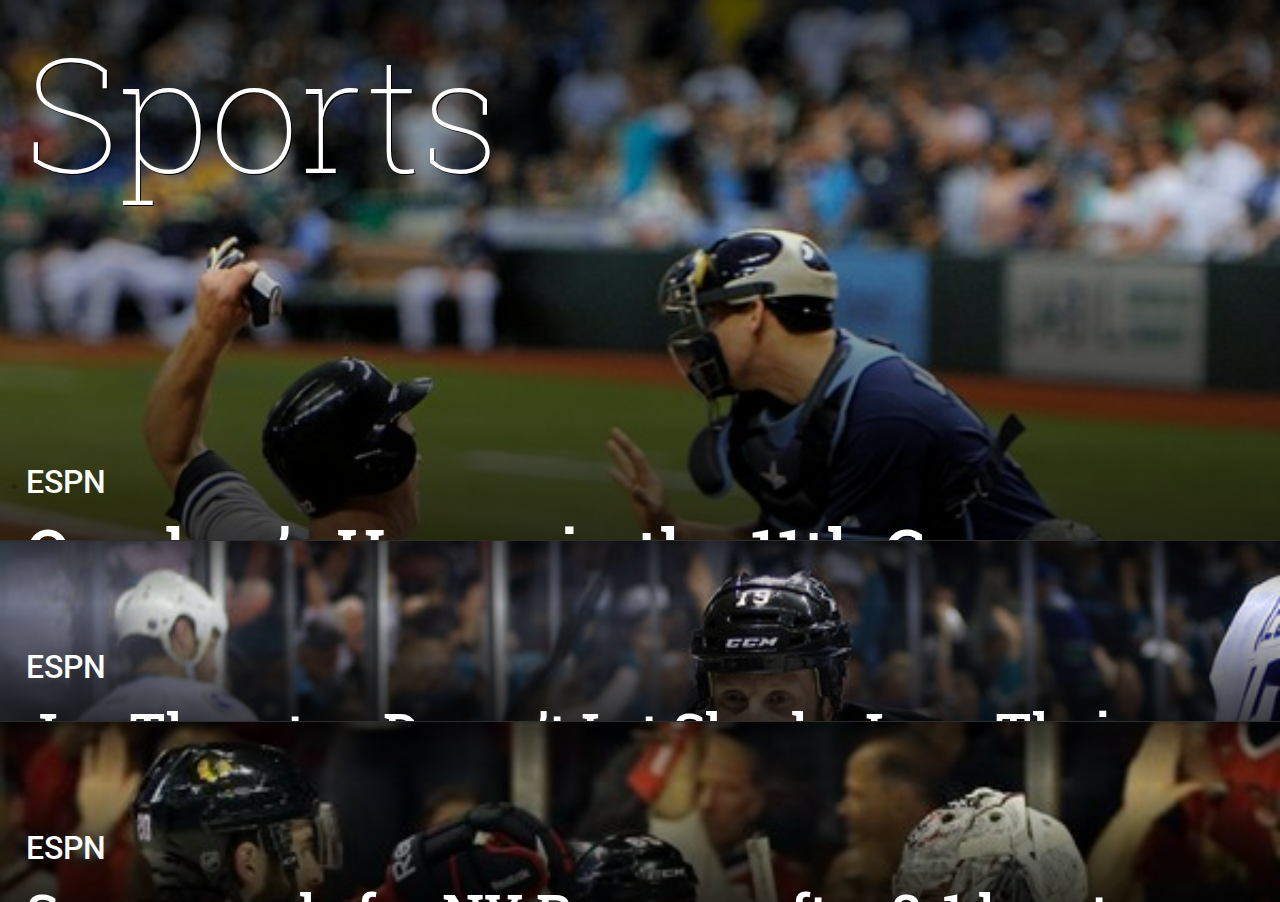
==== index7.html @ 066b8bd5 "Initial commit" ====
<!DOCTYPE HTML>
<html>
<head>
<meta http-equiv="Content-Type" content="text/html; charset=UTF-8">
<title>Always Mobile</title>
	<link href="style7.css" rel="stylesheet" type="text/css">
    <link href='http://fonts.googleapis.com/css?family=Roboto+Slab:100,300,400,700' rel='stylesheet' type='text/css'>
    <link href='http://fonts.googleapis.com/css?family=Roboto:400,100,300,500,700' rel='stylesheet' type='text/css'>
    <script type="text/javascript" src="jquery-1.9.1.min.js" ></script>

    
	<script type="text/javascript" src="script7.js" ></script>
</head>

<style>

</style>


<div id="divOne">
	<div>
		<p class="articleOne">
			<span class="title">Sports</span>
			<span class="source">ESPN</span></br>
			<span class="headline">Overbay’s Homer in the 11th Caps a Stirring Comeback Against the Rays</span></br>
			<span class="abstract">Lyle Overbay played a key role in the Yankees’ extra-inning victory over the Rays, even as Mark Teixeira gets ready to reclaim his role as the Yankees’ first baseman.</span></br>	
		</p>
	</div>
	<div class="gradientOverlay"></div>
</div>


<div id="divTwo">
	<div>
		<p class="articleTwo">
			<span class="source">ESPN</span></br>
			<span class="headline2">Joe Thornton Doesn’t Let Sharks Lose Their Edge</span>
		</p>
	</div>

</div>


<div id="divThree">
	<div>
		<p class="articleTwo">
			<span class="source">ESPN</span></br>
			<span class="headline2">Season ends for NY Rangers after 3-1 loss to Bruins in Game 5</span>
		</p>
	</div>
</div>

<div id="filter"></div>


<body>
</body>
</html>
---- style7.css ----
@charset "UTF-8";
/* CSS Document */

/*--- GENERAL BODY ---*/


html, body { 
	height: 100%; 
	width: 100%; 
	margin: 0; 
	padding: 0;
	font-family: roboto slab;
	color: #fff;
	font-size: 1em;
	}
	
div {
    text-align:left;
    overflow:hidden;
    background-size: cover; 
}


/*--- MAIN DIV TAGS ---*/


#divOne, #divTwo, #divThree{
	width: 100%;
	background-repeat:no-repeat;
	background-position: top center;
	overflow:hidden;
    background-size: cover;
	}

#divOne { 
	height: 60%; 
	background-image:url(images/story_1.jpg);
	}

#divTwo { 
	height: 20%; 
	background-image:url(images/story_2.jpg);
    border-top:solid 1px #2D2D2D; 
	}
	
#divThree { 
	height: 20%; 
	background-image:url(images/story_4.jpeg);
    border-top:solid 1px #2D2D2D; 
	}
	
	
/*--- ARTICLES ---*/	

.articleOne{
	position:relative;
	top: 1%;
	margin-top: 0%;
	margin-left: 2%;
	margin-right: 2%;
	}
	
.articleTwo{
	position:relative;
	top: -140px;  /* not clear why this doesn't center in the div */
	margin-top: 0%;
	margin-left: 2%;
	margin-right: 2%;
	}
		
.title{
	display: block;
	text-shadow: 1px 1px #000000;
	font-weight: 100;
	font-size: 10em;
	}	
	
.source{
	margin-top: 250px;  /* space between the article and the Page Title*/
	display: block;
	font-family: roboto;
	font-weight: 500;
	font-size: 2em;
	line-height: 1em;
	}
	
.headline{
	line-height: 100%;
	display: block;
	font-weight: 500;
	font-size: 4em;
	}
	
.headline2{
	line-height: 100%;
	display: block;
	font-weight: 500;
	font-size: 3.4em;
	}
	
.abstract{
	font-family: roboto;
	font-weight: 300;
	font-size: 2.1em;
	color: #fff;
	}
		
	
/*--- GRADIENTS ---*/	

#divOne div{
height: 100%;
background: -moz-linear-gradient(top,  rgba(0,0,0,0.54) 0%, rgba(0,0,0,0) 35%, rgba(0,0,0,0.54) 75%, rgba(0,0,0,0.74) 100%); /* FF3.6+ */
background: -webkit-gradient(linear, left top, left bottom, color-stop(0%,rgba(0,0,0,0.54)), color-stop(35%,rgba(0,0,0,0)), color-stop(75%,rgba(0,0,0,0.54)), color-stop(100%,rgba(0,0,0,0.74))); /* Chrome,Safari4+ */
background: -webkit-linear-gradient(top,  rgba(0,0,0,0.54) 0%,rgba(0,0,0,0) 35%,rgba(0,0,0,0.54) 75%,rgba(0,0,0,0.74) 100%); /* Chrome10+,Safari5.1+ */
background: -o-linear-gradient(top,  rgba(0,0,0,0.54) 0%,rgba(0,0,0,0) 35%,rgba(0,0,0,0.54) 75%,rgba(0,0,0,0.74) 100%); /* Opera 11.10+ */
background: -ms-linear-gradient(top,  rgba(0,0,0,0.54) 0%,rgba(0,0,0,0) 35%,rgba(0,0,0,0.54) 75%,rgba(0,0,0,0.74) 100%); /* IE10+ */
background: linear-gradient(to bottom,  rgba(0,0,0,0.54) 0%,rgba(0,0,0,0) 35%,rgba(0,0,0,0.54) 75%,rgba(0,0,0,0.74) 100%); /* W3C */
filter: progid:DXImageTransform.Microsoft.gradient( startColorstr='#8a000000', endColorstr='#bd000000',GradientType=0 ); /* IE6-9 */
}


#divTwo div, #divThree div{
height: 100%;
background: -moz-linear-gradient(top,  rgba(0,0,0,0.54) 0%, rgba(0,0,0,0) 35%, rgba(0,0,0,0.54) 75%, rgba(0,0,0,0.74) 100%); /* FF3.6+ */
background: -webkit-gradient(linear, left top, left bottom, color-stop(0%,rgba(0,0,0,0.54)), color-stop(35%,rgba(0,0,0,0)), color-stop(75%,rgba(0,0,0,0.54)), color-stop(100%,rgba(0,0,0,0.74))); /* Chrome,Safari4+ */
background: -webkit-linear-gradient(top,  rgba(0,0,0,0.54) 0%,rgba(0,0,0,0) 35%,rgba(0,0,0,0.54) 75%,rgba(0,0,0,0.74) 100%); /* Chrome10+,Safari5.1+ */
background: -o-linear-gradient(top,  rgba(0,0,0,0.54) 0%,rgba(0,0,0,0) 35%,rgba(0,0,0,0.54) 75%,rgba(0,0,0,0.74) 100%); /* Opera 11.10+ */
background: -ms-linear-gradient(top,  rgba(0,0,0,0.54) 0%,rgba(0,0,0,0) 35%,rgba(0,0,0,0.54) 75%,rgba(0,0,0,0.74) 100%); /* IE10+ */
background: linear-gradient(to bottom,  rgba(0,0,0,0.54) 0%,rgba(0,0,0,0) 35%,rgba(0,0,0,0.54) 75%,rgba(0,0,0,0.74) 100%); /* W3C */
filter: progid:DXImageTransform.Microsoft.gradient( startColorstr='#8a000000', endColorstr='#bd000000',GradientType=0 ); /* IE6-9 */
}

/*--- CONTENT ---*/	

#filter{
	position: absolute;
	top: 50px;
	height: 50px;
	width: 50px
	border-radius: 100%;
	}
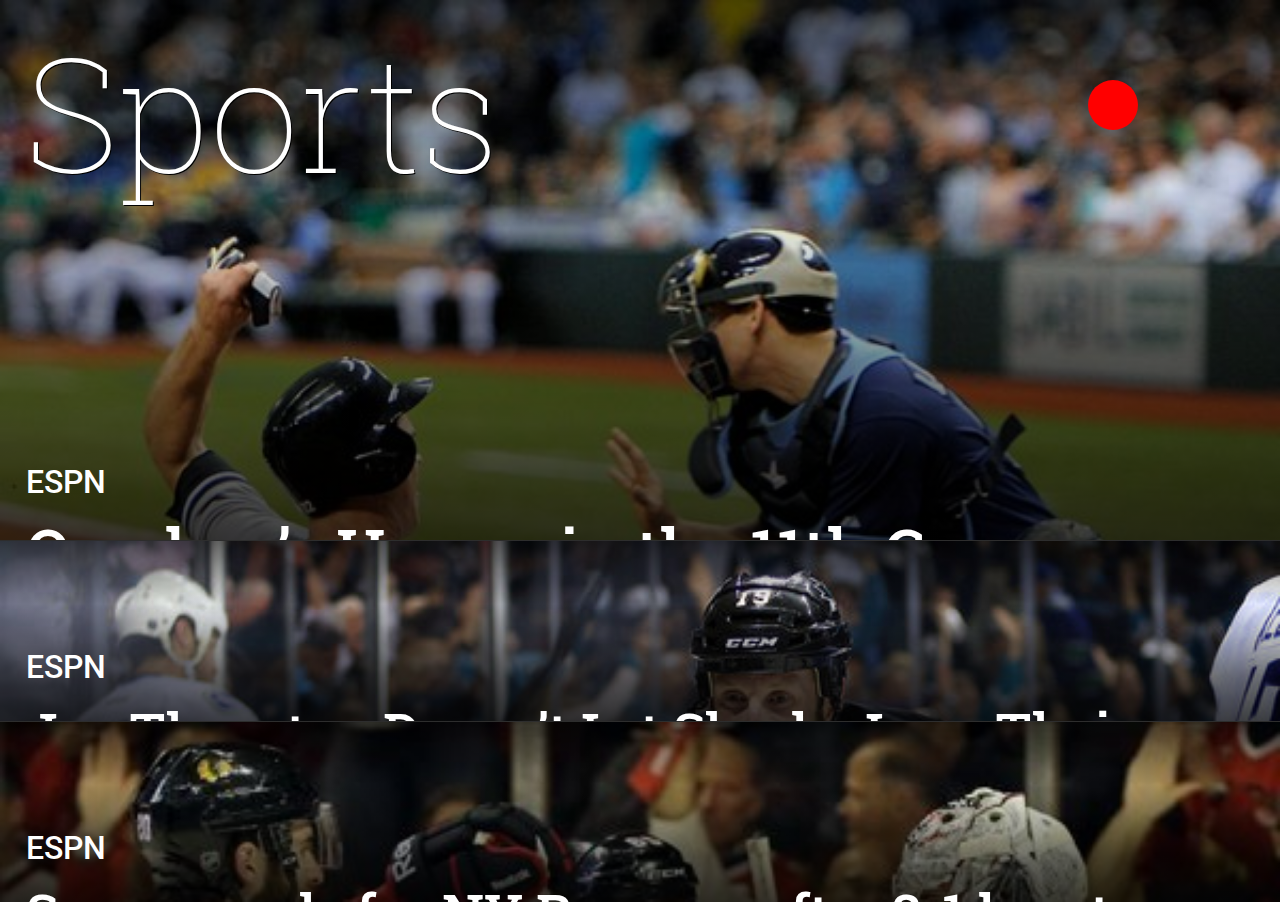
==== commit d685747f: "Basic filter working" ====
--- a/index7.html
+++ b/index7.html
@@ -7,8 +7,7 @@
     <link href='http://fonts.googleapis.com/css?family=Roboto+Slab:100,300,400,700' rel='stylesheet' type='text/css'>
     <link href='http://fonts.googleapis.com/css?family=Roboto:400,100,300,500,700' rel='stylesheet' type='text/css'>
     <script type="text/javascript" src="jquery-1.9.1.min.js" ></script>
-
-    
+    <script type="text/javascript" src="jquery-ui-1.10.3.custom.min.js" ></script>
 	<script type="text/javascript" src="script7.js" ></script>
 </head>
 
@@ -50,7 +49,14 @@
 	</div>
 </div>
 
-<div id="filter"></div>
+<div id="filter">
+	<div id="filterBackground"></div>
+	<div id="filterOne"><p>People</p></div>
+</div>
+
+<div id="dotOne"></div>
+
+
 
 
 <body>
--- a/style7.css
+++ b/style7.css
@@ -2,7 +2,6 @@
 /* CSS Document */
 
 /*--- GENERAL BODY ---*/
-
 
 html, body { 
 	height: 100%; 
@@ -19,6 +18,8 @@
     overflow:hidden;
     background-size: cover; 
 }
+
+
 
 
 /*--- MAIN DIV TAGS ---*/
@@ -119,7 +120,6 @@
 filter: progid:DXImageTransform.Microsoft.gradient( startColorstr='#8a000000', endColorstr='#bd000000',GradientType=0 ); /* IE6-9 */
 }
 
-
 #divTwo div, #divThree div{
 height: 100%;
 background: -moz-linear-gradient(top,  rgba(0,0,0,0.54) 0%, rgba(0,0,0,0) 35%, rgba(0,0,0,0.54) 75%, rgba(0,0,0,0.74) 100%); /* FF3.6+ */
@@ -131,13 +131,44 @@
 filter: progid:DXImageTransform.Microsoft.gradient( startColorstr='#8a000000', endColorstr='#bd000000',GradientType=0 ); /* IE6-9 */
 }
 
-/*--- CONTENT ---*/	
 
-#filter{
+/*--- FILTER ---*/	
+
+#filterBackground{
+	/*display: none;*/
 	position: absolute;
-	top: 50px;
+	top: 0px;
+	height: 100%;
+	width: 100%;
+	background: 
+	background: -moz-linear-gradient(left,  rgba(0,0,0,0) 0%, rgba(0,0,0,0.52) 32%, rgba(0,0,0,0.85) 100%); /* FF3.6+ */
+background: -webkit-gradient(linear, left top, right top, color-stop(0%,rgba(0,0,0,0)), color-stop(32%,rgba(0,0,0,0.52)), color-stop(100%,rgba(0,0,0,0.85))); /* Chrome,Safari4+ */
+background: -webkit-linear-gradient(left,  rgba(0,0,0,0) 0%,rgba(0,0,0,0.52) 32%,rgba(0,0,0,0.85) 100%); /* Chrome10+,Safari5.1+ */
+background: -o-linear-gradient(left,  rgba(0,0,0,0) 0%,rgba(0,0,0,0.52) 32%,rgba(0,0,0,0.85) 100%); /* Opera 11.10+ */
+background: -ms-linear-gradient(left,  rgba(0,0,0,0) 0%,rgba(0,0,0,0.52) 32%,rgba(0,0,0,0.85) 100%); /* IE10+ */
+background: linear-gradient(to right,  rgba(0,0,0,0) 0%,rgba(0,0,0,0.52) 32%,rgba(0,0,0,0.85) 100%); /* W3C */
+filter: progid:DXImageTransform.Microsoft.gradient( startColorstr='#00000000', endColorstr='#d9000000',GradientType=1 ); /* IE6-9 */
+}
+
+#filterOne{
+	position: absolute;
+	line-height: 100%;
+	left: 65%;
+	text-align: right;
+	top: 35px;
+	font-size: 3em;
+	font-family: roboto;
+	font-weight: 300;
+	}
+#dotOne{
+	position: absolute;
+	left: 85%;
+	top: 80px;
 	height: 50px;
-	width: 50px
-	border-radius: 100%;
+	width: 50px;
+	background-color:#ff0000;
+	border-radius: 50%;
 	}
 
+
+
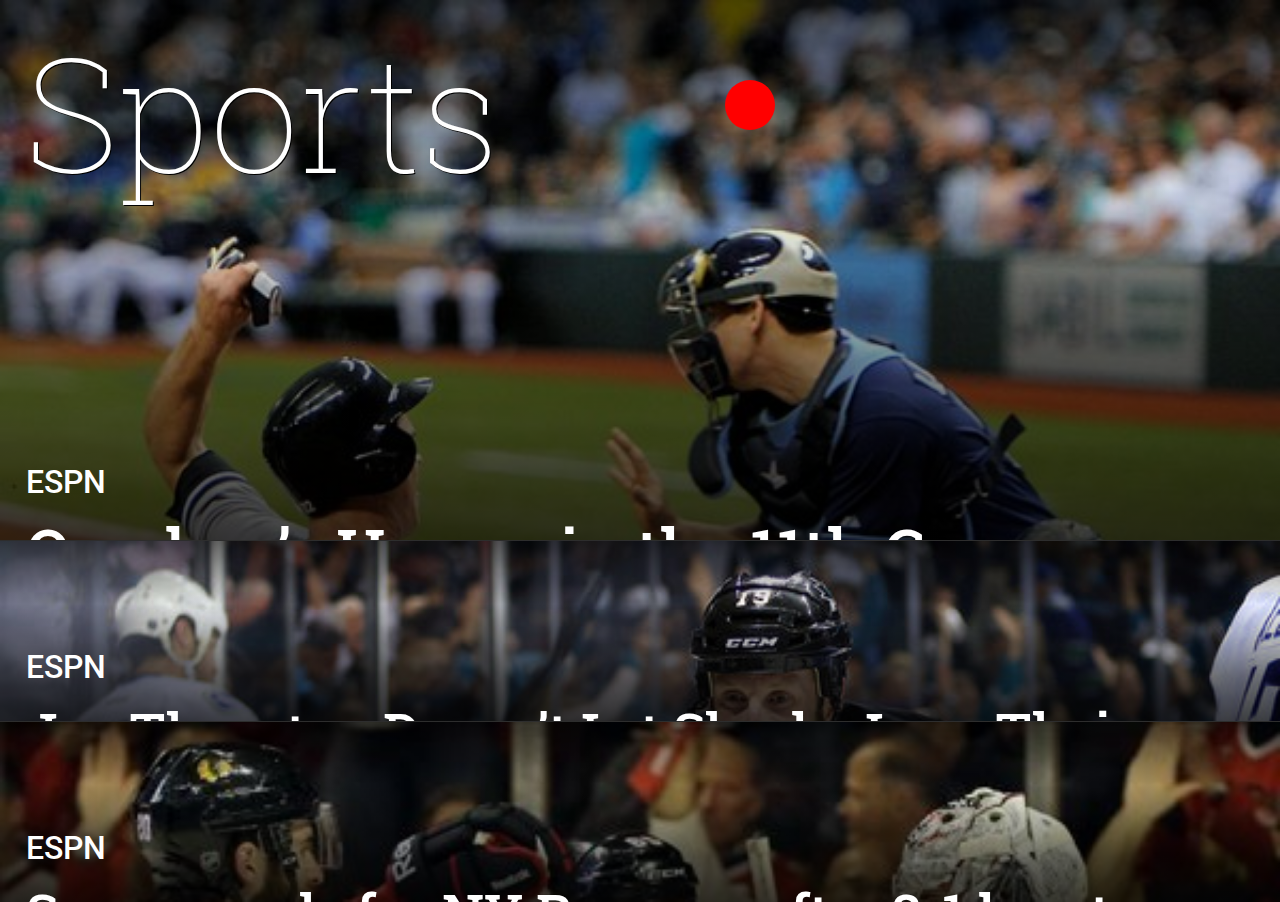
==== commit 868b0543: "Filter strings and buttons added to filter menu" ====
--- a/index7.html
+++ b/index7.html
@@ -51,10 +51,17 @@
 
 <div id="filter">
 	<div id="filterBackground"></div>
-	<div id="filterOne"><p>People</p></div>
+	<div id="filterOne"><p>World News</p></div>
+	<div id="filterTwo"><p>Technology</p></div>
+	<div id="filterThree"><p>Sports</p></div>
+	<div id="filterFour"><p>Business</p></div>
+	<div id="dotTwo"></div>
+	<div id="dotThree"></div>
+	<div id="dotFour"></div>
 </div>
 
 <div id="dotOne"></div>
+
 
 
 
--- a/style7.css
+++ b/style7.css
@@ -18,9 +18,6 @@
     overflow:hidden;
     background-size: cover; 
 }
-
-
-
 
 /*--- MAIN DIV TAGS ---*/
 
@@ -150,25 +147,79 @@
 filter: progid:DXImageTransform.Microsoft.gradient( startColorstr='#00000000', endColorstr='#d9000000',GradientType=1 ); /* IE6-9 */
 }
 
-#filterOne{
-	position: absolute;
-	line-height: 100%;
-	left: 65%;
+#filterTwo p, #filterThree p, #filterOne p, #filterFour p {
+	width: 400px;
 	text-align: right;
-	top: 35px;
 	font-size: 3em;
 	font-family: roboto;
 	font-weight: 300;
-	}
+	line-height: 100%;
+	}
+
+#filterOne{
+	position: absolute;
+	top: 35px;
+	left: 300px;
+	}
+	
+#filterTwo{
+	position: absolute;
+	top: 135px;
+	left: 300px;
+	}
+	
+#filterThree{
+	position: absolute;	
+	top: 235px;
+	left: 300px;
+	}
+
+#filterFour{
+	position: absolute;	
+	top: 335px;
+	left: 300px;
+	}
+	
 #dotOne{
 	position: absolute;
-	left: 85%;
+	left: 725px;
 	top: 80px;
 	height: 50px;
 	width: 50px;
-	background-color:#ff0000;
-	border-radius: 50%;
-	}
-
-
-
+	background-color:red;
+	border-radius: 50%;
+	}
+	
+#dotTwo{
+	position: absolute;
+	left: 725px;
+	top: 180px;
+	height: 50px;
+	width: 50px;
+	background-color:orange;
+	border-radius: 50%;
+	}
+
+#dotThree{
+	position: absolute;
+	left: 725px;
+	top: 280px;
+	height: 50px;
+	width: 50px;
+	background-color:yellow;
+	border-radius: 50%;
+	}
+
+#dotFour{
+	position: absolute;
+	left: 725px;
+	top: 380px;
+	height: 50px;
+	width: 50px;
+	background-color:green;
+	border-radius: 50%;
+	}
+
+
+
+
